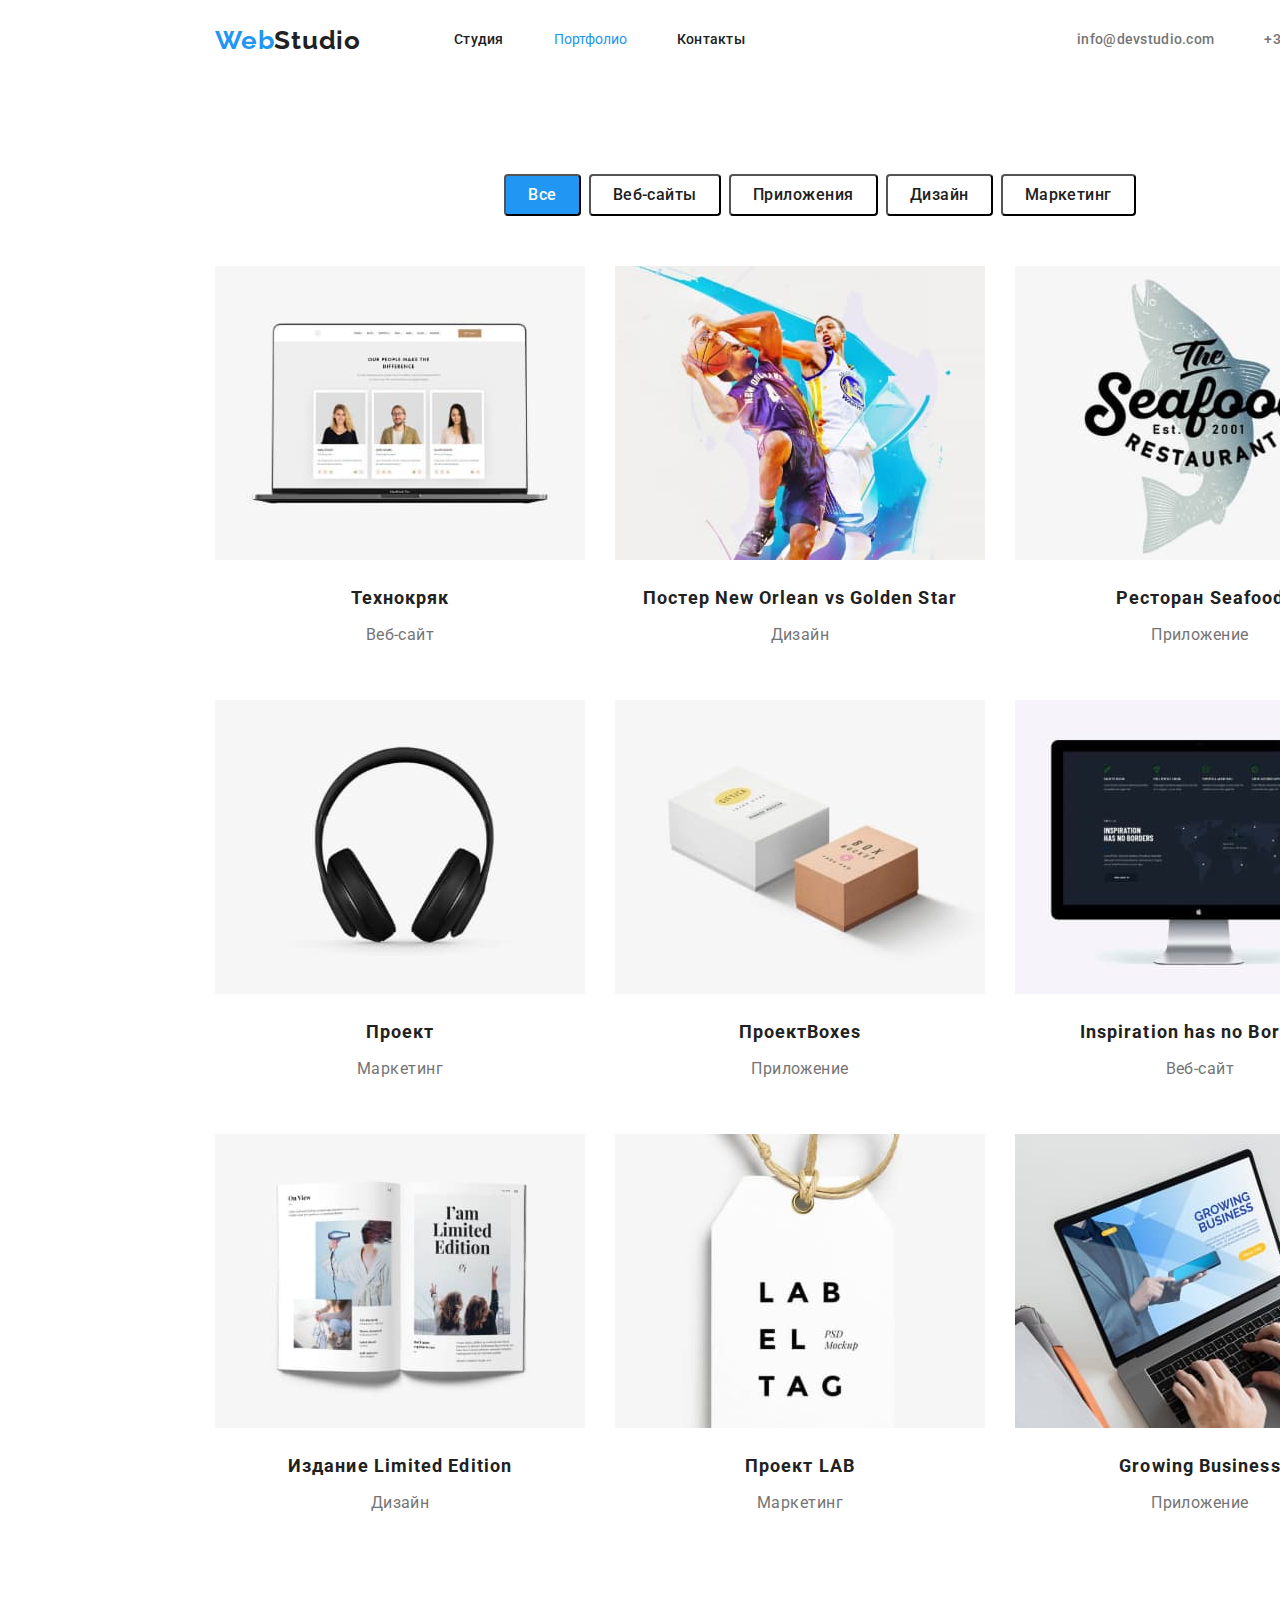
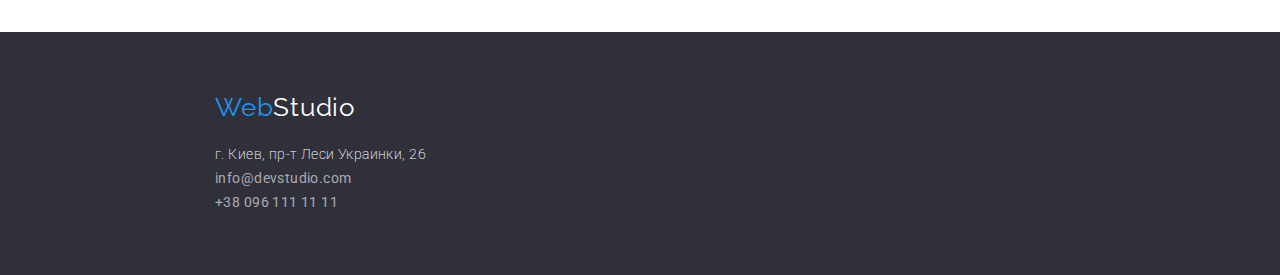
==== portfolio.html @ 14de7fa1 "добавляет дз№3" ====
<!DOCTYPE html>
<html lang="ru">
<head>
    <meta charset="UTF-8">
    <meta http-equiv="X-UA-Compatible" content="IE=edge">
    <meta name="viewport" content="width=device-width, initial-scale=1.0">
    <title>Document</title>
    <link rel="preconnect" href="https://fonts.googleapis.com">
    <link rel="preconnect" href="https://fonts.gstatic.com" crossorigin>
    <link href="https://fonts.googleapis.com/css2?family=Raleway:wght@700&family=Roboto:wght@400;500;700;900&display=swap"
        rel="stylesheet">
    <link rel="stylesheet" href="https://cdnjs.cloudflare.com/ajax/libs/modern-normalize/1.1.0/modern-normalize.min.css"/>
    <link rel="stylesheet" href="./css/styles.css"/>
</head>
<body>
    
    <!--Шапка-->
    <header class="page-header">
        
            <nav class="container main-nav">
            <a href="WebStudio" class="logo"><span class="logo-text-blue">Web</span>Studio</a>
            <ul class="header-site-nav list">
                <li class="item"><a href="index.html" class="link">Студия</a></li>
                <li class="item"><a href="./portfolio.html" class="link-current">Портфолио</a></li>
                <li class="item"><a href="" class="link">Контакты</a></li>
            </ul>
        
        <ul class="auth-nav list">
            <li class="item"><a href="mailto:info@devstudio.com" class="link">info@devstudio.com</a></li>
            <li class="item"><a href="tel:+380961111111" class="link">+38 096 111 11 11</a></li>
        </ul>
    </nav>
    
    </header>
    <main>
<!--buttons-->

<section class="section-buttons">
    <div class="container">
            <h1 class="visually-hidden">Our works</h1>
    
        <ul class="button-list">
            <li class="item"><button type="button" class="button current">Все</button></li>
            <li class="item"><button type="button" class="button">Веб-сайты</button></li>
            <li class="item"><button type="button" class="button">Приложения</button></li>
            <li class="item"><button type="button" class="button">Дизайн</button></li>
            <li class="item"><button type="button" class="button">Маркетинг</button></li>
        </ul>
    
    <ul class="list">
    <li class="list-item">
        <a href=""><img class="img-item" src="./images/img.jpg" alt="3 фото людей" width="370">
        <h2 class="subject">Технокряк</h2>
        <p class="subject-text">Веб-сайт</p>
        </a>
    </li>
    <li class="list-item">
        <a href=""><img class="img-item" src="./images/img1.jpg" alt="два баскетболиста" width="370">
        <h2 class="subject">Постер <span lang="en">New Orlean vs Golden Star</span></h2>
        <p class="subject-text">Дизайн</p>
        </a>
    </li>
    <li class="list-item">
        <a href=""><img class="img-item" src="./images/img2.jpg" alt="логотип рыбного ресторана" width="370">
        <h2 class="subject">Ресторан <span lang="en">Seafood</span></h2>
        <p class="subject-text">Приложение</p>
        </a>
    </li>
    <li class="list-item">
        <a href=""><img class="img-item" src="./images/img3.jpg" alt="наушники" width="370">
        <h2 class="subject">Проект <span lang="en"></span></h2>
        <p class="subject-text">Маркетинг</p>
        </a>
    </li>
    <li class="list-item">
        <a href=""><img class="img-item" src="./images/img4.jpg" alt="две коробки" width="370">
        <h2 class="subject">Проект<span lang="en">Boxes</span></h2>
        <p class="subject-text">Приложение</p>
        </a>
    </li>
    <li class="list-item">
        <a href=""><img class="img-item" src="./images/img5.jpg" alt="монитор" width="370">
        <h2 class="subject"><span lang="en">Inspiration has no Borders</span></h2>
        <p class="subject-text">Веб-сайт</p>
        </a>
    </li>
    <li class="list-item">
        <a href=""><img class="img-item" src="./images/img6.jpg" alt="открытый журнал" width="370">
        <h2 class="subject">Издание <span lang="en">Limited Edition</span></h2>
        <p class="subject-text">Дизайн</p>
        </a>
    </li>
    <li class="list-item">
        <a href=""><img class="img-item" src="./images/img7.jpg" alt="бирка с логотипом" width="370">
        <h2 class="subject">Проект <span lang="en">LAB</span></h2>
        <p class="subject-text">Маркетинг</p>
        </a>
    </li>
    <li class="list-item">
        <a href=""><img class="img-item" src="./images/img8.jpg" alt="ноутбук" width="370">
        <h2 class="subject">Growing Business</h2>
        <p class="subject-text">Приложение</p>
        </a>
    </li>
    </ul>
    </div>
</section>

        

    </main>

    <!--footer-->
    
<footer class="footer">
    <!--adres-->
    <div class="container">
        <div class="adress-logo">
            <a href="WebStudio" class="logo-text-blue">Web<span class="logo-text-white">Studio</span></a>
        </div>

        <address class="adress">
            <ul class="adress-list">
                <li class="adress-link">
                    г. Киев, пр-т Леси Украинки, 26
                </li>
                <li class="adress-link"><a href="mailto:info@devstudio.com" class="link">info@devstudio.com</a></li>
                <li class="adress-link"><a href="tel:+380961111111" class="link">+38 096 111 11 11</a></li>
            </ul>
        </address>
    </div>
    
    
    </footer>
    </body>
    </html>
---- css/styles.css ----
:root {
  --primary-text-color: #212121;
  --title-text-color: #757575;
  --hero-text-color: #ffffff;
  --accent-text-color: #2196f3;
  --primary-bg-color: white;
  --secondary-bg-color: #2f303a;
  --our-team-bg-color: #f5f4fa;
}

body {
  background-color: var(--primary-bg-color);
  color: var(--title-text-color);
  font-family: Roboto, sans-serif;
  font-size: 14px;
  line-height: 1.71;
}

.link,
a,
h2,
p {
  text-decoration: none;
}

h1,
h2,
h3,
h4,
h5,
h6,
p,
a {
  margin-top: 0;
  margin-bottom: 0;
}
.visually-hidden {
  position: absolute;
  white-space: nowrap;
  width: 1px;
  height: 1px;
  overflow: hidden;
  border: 0;
  padding: 0;
  clip: rect(0 0 0 0);
  clip-path: inset(50%);
  margin: -1px;
}

.container {
  text-align: center;
  margin-left: 200px;
  margin-right: 200px;
  padding-left: 15px;
  padding-right: 15px;
  width: 1200px;
}

.main-nav {
  display: flex;
  align-items: center;
  justify-content: flex-start;
}
.header-site-nav {
  display: flex;
  margin-left: 93px;
}

.header-site-nav .link {
  display: block;
  padding-top: 32px;
  padding-bottom: 32px;

  color: var(--primary-text-color);
  font-weight: 500;
  font-size: 14px;
  line-height: 1.14;
  letter-spacing: 0.02em;
  text-decoration: none;
}

.site-nav .link {
  color: var(--primary-text-color);
  font-weight: 500;
  font-size: 14px;
  line-height: 1.14;
  letter-spacing: 0.02em;
  text-decoration: none;
}
.header-site-nav .item {
  color: var(--primary-text-color);
  margin-right: 50px;
}

.header-site-nav .item:last-child {
  margin-right: 0;
}
/*селектор соседа*/
/*.site-nav .item + .item{
  margin-left: 50;
}
/*селектор соседа*/

.link:hover,
.link:focus {
  color: var(--accent-text-color);
}

.link-current {
  color: var(--accent-text-color);
  display: block;
  padding-top: 32px;
  padding-bottom: 32px;
  font-size: 14px;
  line-height: 1.14;
}

.auth-nav {
  display: flex;
  margin-left: auto;
  padding-top: 32px;
  padding-bottom: 32px;
}

.auth-nav .item + .item {
  margin-left: 50px;
}

.auth-nav .link {
  color: var(--title-text-color);
  font-weight: 500;
  font-size: 14px;
  line-height: 1.14;
  letter-spacing: 0.02em;
}

.link:hover,
.link:focus {
  color: var(--accent-text-color);
}

.list-item {
  border-radius: 1px solid;
  width: calc((100% - 60px) / 3);
  display: block;
  max-width: 100%;
  height: auto;
  margin-right: 30px;
  margin-bottom: 30px;
  margin-top: 0;
  text-decoration: none;
}

.list-item:nth-child(3n) {
  margin-right: 0;
}

.list-item:nth-last-child(-n + 3) {
  margin-bottom: 0;
}

.portfolio {
  margin-bottom: 94px;
}
.logo {
  color: var(--primary-text-color);
  font-weight: 700;
  font-family: Raleway, sans-serif;
  font-size: 26px;
  line-height: 1.19;
  letter-spacing: 0.03em;
  text-decoration: none;
}

.logo-text-blue {
  color: var(--accent-text-color);
  font-family: Raleway, sans-serif;
  font-size: 26px;
  line-height: 1.19;
  letter-spacing: 0.03em;
  text-decoration: none;
}

.logo-text-white {
  color: var(--primary-bg-color);
}

.hero {
  background-color: var(--secondary-bg-color);
  padding: auto;
  text-align: center;
}

.hero-title {
  display: block;
  flex-wrap: wrap;
  text-align: center;
  width: 696px;
  margin: 0 auto;
  margin-bottom: 50px;

  color: var(--hero-text-color);
  font-weight: 900;
  font-size: 44px;
  line-height: 1.36;
  text-transform: uppercase;
}

.button.primary {
  color: var(--hero-text-color);
  background-color: var(--accent-text-color);
  font-weight: 700;
  font-size: 16px;
  line-height: 1.14;
  min-width: 200px;

  height: 50px;
  display: inline-block;
  border-radius: 4px;
  padding: 10px 32px;

  justify-content: center;
}

.button {
  color: var(--primary-text-color);
  background-color: var(--primary-bg-color);
  font-family: inherit;
  font-style: normal;
  font-weight: 500;
  font-size: 16px;
  line-height: 1.63;
  letter-spacing: 0.03em;
  cursor: pointer;
  border-radius: 4px;
  min-width: 73px;
  padding: 6px 22px;
}
.section-buttons {
  padding-top: 94px;
  padding-bottom: 94px;
}

.list {
  display: flex;
  flex-wrap: wrap;
  list-style: none;
  padding: 0px;
  margin-right: 0px;
  margin-bottom: 0;
  margin-top: 0;
}

.img-item {
  display: block;
  max-width: 100%;
  height: auto;
}

.button-list {
  margin-bottom: 50px;
  margin-top: 0;

  list-style: none;
  display: flex;
  justify-content: center;
}

.button-list .item + .item {
  margin-left: 8px;
}

.subject {
  padding-top: 20px;
  padding-bottom: 4px;
  font-style: normal;
  font-weight: bold;
  font-size: 18px;
  line-height: 36px;
  letter-spacing: 0.06em;
  color: var(--primary-text-color);
}
.subject-text {
  padding-bottom: 20px;
  font-size: 16px;
  line-height: 30px;
  letter-spacing: 0.03em;
  color: var(--title-text-color);
}

.section.our-team {
  margin-top: 94px;
  padding-top: 0;
  padding-bottom: 94px;

  margin-bottom: 0;
  background: var(--our-team-bg-color);
}

.section-our-title {
  padding-top: 94px;
  color: var(--primary-text-color);
  font-weight: bold;
  font-size: 36px;
  line-height: 1.17;
  text-align: center;
  letter-spacing: 0.03em;
  margin-top: 0;
  margin-bottom: 50px;
}

.item-team {
  width: 270px;
  margin-right: 30px;
  margin-bottom: 0px;
  margin-top: 0;
  text-decoration: none;
  background-color: var(--hero-text-color);
  border-radius: 0px 0px 4px 4px;
}

.item-team:last-child {
  margin-right: 0;
}

.our-team-img {
  display: block;
  max-width: 100%;
  height: auto;
}

.our-team-card {
  display: inline;
  padding: 0;
}

.our-team-name {
  color: var(--primary-text-color);
  font-weight: 500;
  font-size: 16px;
  line-height: 1.19;
  letter-spacing: 0.03em;
  margin-top: 30px;

  text-align: center;
}

.our-team-text {
  margin-top: 10px;
  margin-bottom: 30px;
  text-align: center;
}

/*features*/

.section {
  padding-bottom: 94px;
}

.section-feature {
  padding-top: 94px;
  padding-bottom: 94px;
}

.feature-list {
  display: flex;
  flex-wrap: wrap;
  margin-top: 0;
  margin-bottom: 94px;
  padding-left: 0;
  color: var(--primary-text-color);
  font-weight: 700;
  line-height: 1.14;
  letter-spacing: 0.03em;
  list-style: none;
}

.feature-list-text {
  width: 270px;
  margin-right: 30px;
  margin-bottom: 0px;
  margin-top: 0;
}

.feature-list-text:last-child {
  margin-right: 0;
}

.title-text {
  text-align: left;
  margin-left: 0;
  color: var(--primary-text-color);
  font-weight: 700;
  line-height: 1.19;
  letter-spacing: 0.03em;
  text-transform: uppercase;
  margin-top: 0;
  margin-bottom: 10px;
}

.title-text:last-child {
  margin-right: 0;
}
.feature-lead {
  text-align: left;
  color: var(--title-text-color);
  font-weight: 400;
  font-size: 14px;
  line-height: 1.71;
  letter-spacing: 0.03em;
}

/*display: block;
  width: 270px;
  margin-left: 0;
  margin-right: 30px;*/

.section-about {
  padding-bottom: 94;
}

.section-about-title {
  color: var(--primary-text-color);
  font-weight: bold;
  font-size: 36px;
  line-height: 1.17;
  text-align: center;
  letter-spacing: 0.03em;
  margin-top: 0;
  margin-bottom: 50px;
}

.about-item {
  width: 370px;
  margin-right: 30px;
  margin-bottom: 0px;
  margin-top: 0;
}

.about-item:last-child {
  margin-right: 0;
}

.title {
  color: var(--primary-text-color);
  font-weight: 700;
  line-height: 1.14;
  letter-spacing: 0.03em;
}

/*Buttons*/

.button:hover,
.button:focus {
  color: var(--hero-text-color);
  background-color: var(--accent-text-color);
}
.current {
  color: var(--hero-text-color);
  background-color: var(--accent-text-color);
}

.footer {
  text-align: left;
  background-color: var(--secondary-bg-color);
}

.adress {
  color: var(--hero-text-color);
  font-family: Roboto, sans-serif;
  font-style: normal;
  font-weight: 200;
  font-size: 14px;
  line-height: 1.71;
  letter-spacing: 0.03em;
}

.adress-list {
  text-align: left;
  margin: 0;
  list-style: none;
  padding-bottom: 60px;
  padding-left: 0;
  margin-left: 0;
}

.adress-logo {
  display: block;
  text-align: left;
  padding-top: 60px;
  padding-bottom: 20px;
  color: var(--accent-text-color);
  font-family: Raleway, sans-serif;
  font-style: normal;
  font-size: 26px;
  line-height: 1.19;
  letter-spacing: 0.03em;
  text-decoration: none;
}
.logo-text-white {
  color: var(--hero-text-color);
}

.adress-link {
  margin: 0;
}

.link {
  color: rgba(255, 255, 255, 0.6);
  font-weight: 400;
  font-size: 14px;
  line-height: 1.71;
  letter-spacing: 0.03em;
}

.link:hover,
.link:focus {
  color: var(--accent-text-color);
}
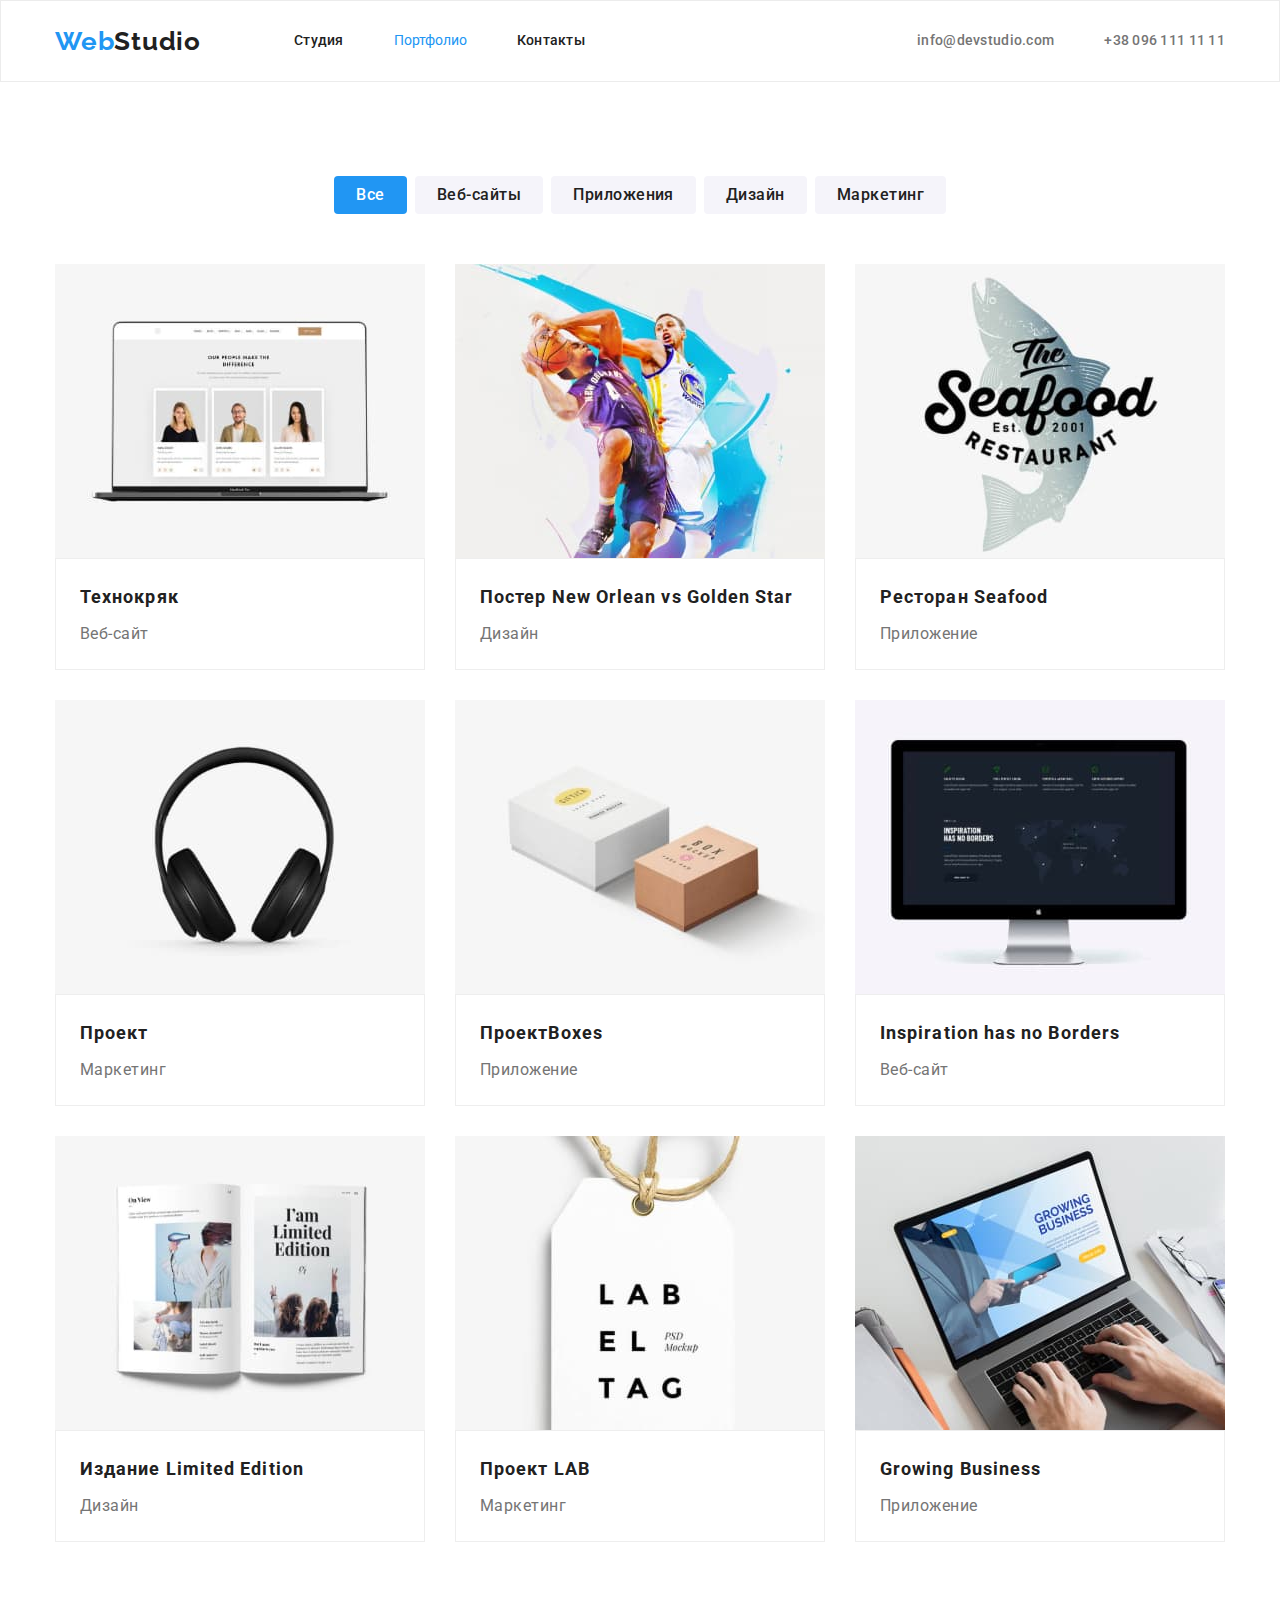
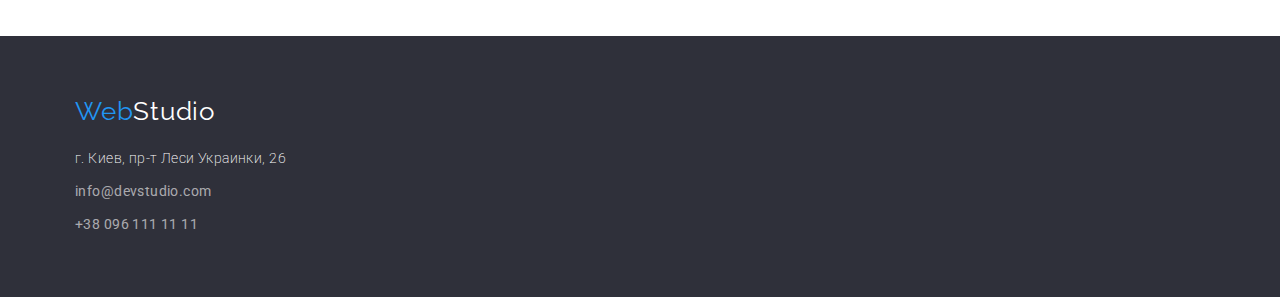
==== commit d8698740: "добавляет главное фото" ====
--- a/portfolio.html
+++ b/portfolio.html
@@ -26,8 +26,8 @@
             </ul>
         
         <ul class="auth-nav list">
-            <li class="item"><a href="mailto:info@devstudio.com" class="link">info@devstudio.com</a></li>
-            <li class="item"><a href="tel:+380961111111" class="link">+38 096 111 11 11</a></li>
+            <li class="item"><a href="mailto:info@devstudio.com" class="link nav">info@devstudio.com</a></li>
+            <li class="item"><a href="tel:+380961111111" class="link nav">+38 096 111 11 11</a></li>
         </ul>
     </nav>
     
@@ -50,56 +50,81 @@
     <ul class="list">
     <li class="list-item">
         <a href=""><img class="img-item" src="./images/img.jpg" alt="3 фото людей" width="370">
+      <div class="list-btn">
         <h2 class="subject">Технокряк</h2>
         <p class="subject-text">Веб-сайт</p>
+        </div>
         </a>
+          
+        
     </li>
     <li class="list-item">
         <a href=""><img class="img-item" src="./images/img1.jpg" alt="два баскетболиста" width="370">
+     <div class="list-btn">
         <h2 class="subject">Постер <span lang="en">New Orlean vs Golden Star</span></h2>
         <p class="subject-text">Дизайн</p>
+        </div>
         </a>
+     
     </li>
     <li class="list-item">
         <a href=""><img class="img-item" src="./images/img2.jpg" alt="логотип рыбного ресторана" width="370">
+            <div class="list-btn">
         <h2 class="subject">Ресторан <span lang="en">Seafood</span></h2>
         <p class="subject-text">Приложение</p>
+        </div>
         </a>
+        
     </li>
     <li class="list-item">
         <a href=""><img class="img-item" src="./images/img3.jpg" alt="наушники" width="370">
+            <div class="list-btn">
         <h2 class="subject">Проект <span lang="en"></span></h2>
         <p class="subject-text">Маркетинг</p>
+        </div>
         </a>
+
     </li>
     <li class="list-item">
         <a href=""><img class="img-item" src="./images/img4.jpg" alt="две коробки" width="370">
+            <div class="list-btn">
         <h2 class="subject">Проект<span lang="en">Boxes</span></h2>
         <p class="subject-text">Приложение</p>
+        </div>
         </a>
+        
     </li>
     <li class="list-item">
         <a href=""><img class="img-item" src="./images/img5.jpg" alt="монитор" width="370">
+            <div class="list-btn">
         <h2 class="subject"><span lang="en">Inspiration has no Borders</span></h2>
         <p class="subject-text">Веб-сайт</p>
+        </div>
         </a>
+        
     </li>
     <li class="list-item">
         <a href=""><img class="img-item" src="./images/img6.jpg" alt="открытый журнал" width="370">
+            <div class="list-btn">
         <h2 class="subject">Издание <span lang="en">Limited Edition</span></h2>
         <p class="subject-text">Дизайн</p>
+        </div>
         </a>
     </li>
     <li class="list-item">
         <a href=""><img class="img-item" src="./images/img7.jpg" alt="бирка с логотипом" width="370">
+            <div class="list-btn">
         <h2 class="subject">Проект <span lang="en">LAB</span></h2>
         <p class="subject-text">Маркетинг</p>
+        </div>
         </a>
     </li>
     <li class="list-item">
         <a href=""><img class="img-item" src="./images/img8.jpg" alt="ноутбук" width="370">
+            <div class="list-btn">
         <h2 class="subject">Growing Business</h2>
         <p class="subject-text">Приложение</p>
+        </div>
         </a>
     </li>
     </ul>
--- a/css/styles.css
+++ b/css/styles.css
@@ -6,6 +6,7 @@
   --primary-bg-color: white;
   --secondary-bg-color: #2f303a;
   --our-team-bg-color: #f5f4fa;
+  --button-bg-color: #f5f4fa;
 }
 
 body {
@@ -49,11 +50,15 @@
 
 .container {
   text-align: center;
-  margin-left: 200px;
-  margin-right: 200px;
+  margin: 0 auto;
+
   padding-left: 15px;
   padding-right: 15px;
   width: 1200px;
+}
+
+.page-header {
+  border: 1px solid #ececec;
 }
 
 .main-nav {
@@ -70,7 +75,6 @@
   display: block;
   padding-top: 32px;
   padding-bottom: 32px;
-
   color: var(--primary-text-color);
   font-weight: 500;
   font-size: 14px;
@@ -86,6 +90,12 @@
   line-height: 1.14;
   letter-spacing: 0.02em;
   text-decoration: none;
+}
+
+.link.nav {
+  display: block;
+  padding-top: 32px;
+  padding-bottom: 32px;
 }
 .header-site-nav .item {
   color: var(--primary-text-color);
@@ -139,30 +149,13 @@
   color: var(--accent-text-color);
 }
 
-.list-item {
-  border-radius: 1px solid;
-  width: calc((100% - 60px) / 3);
-  display: block;
-  max-width: 100%;
-  height: auto;
-  margin-right: 30px;
-  margin-bottom: 30px;
-  margin-top: 0;
-  text-decoration: none;
-}
-
-.list-item:nth-child(3n) {
-  margin-right: 0;
-}
-
-.list-item:nth-last-child(-n + 3) {
-  margin-bottom: 0;
-}
-
 .portfolio {
   margin-bottom: 94px;
 }
+
 .logo {
+  padding-top: 24px;
+  padding-bottom: 24px;
   color: var(--primary-text-color);
   font-weight: 700;
   font-family: Raleway, sans-serif;
@@ -187,18 +180,30 @@
 
 .hero {
   background-color: var(--secondary-bg-color);
-  padding: auto;
-  text-align: center;
+  padding: 200px 0;
+  text-align: center;
+}
+
+.hero-img {
+  max-width: 1600px;
+  height: 600px;
+  margin-left: auto;
+  margin-right: auto;
+  background-image: linear-gradient(rgba(47, 48, 58, 0.4)),
+    url(../images/mainfoto.jpg);
+  background-image: url(../images/mainfoto.jpg);
+  background-repeat: no-repeat;
+  background-position: center;
+  background-size: cover;
 }
 
 .hero-title {
-  display: block;
   flex-wrap: wrap;
   text-align: center;
   width: 696px;
   margin: 0 auto;
   margin-bottom: 50px;
-
+  letter-spacing: 0.06em;
   color: var(--hero-text-color);
   font-weight: 900;
   font-size: 44px;
@@ -213,7 +218,7 @@
   font-size: 16px;
   line-height: 1.14;
   min-width: 200px;
-
+  border: 0;
   height: 50px;
   display: inline-block;
   border-radius: 4px;
@@ -224,7 +229,7 @@
 
 .button {
   color: var(--primary-text-color);
-  background-color: var(--primary-bg-color);
+  background-color: var(--button-bg-color);
   font-family: inherit;
   font-style: normal;
   font-weight: 500;
@@ -232,6 +237,7 @@
   line-height: 1.63;
   letter-spacing: 0.03em;
   cursor: pointer;
+  border: 0;
   border-radius: 4px;
   min-width: 73px;
   padding: 6px 22px;
@@ -251,15 +257,49 @@
   margin-top: 0;
 }
 
-.img-item {
+.list-item {
+  border-radius: 1px solid;
+  width: calc((100% - 60px) / 3);
   display: block;
   max-width: 100%;
   height: auto;
+  margin-right: 30px;
+  margin-bottom: 30px;
+  margin-top: 0;
+  text-decoration: none;
+}
+
+.list-item:nth-child(3n) {
+  margin-right: 0;
+}
+
+.list-item:nth-last-child(-n + 3) {
+  margin-bottom: 0;
+}
+
+.img-item {
+  display: block;
+  max-width: 100%;
+  height: auto;
+}
+
+.img-item :hover,
+.img-item :focus {
+  filter: drop-shadow(0px 4px 4px rgba(0, 0, 0, 0.25));
+}
+
+.list-btn {
+  border: 1px solid #eeeeee;
+  box-sizing: border-box;
+  display: block;
+  padding: 20px 24px;
+  text-align: left;
 }
 
 .button-list {
   margin-bottom: 50px;
   margin-top: 0;
+  padding: 0;
 
   list-style: none;
   display: flex;
@@ -271,7 +311,6 @@
 }
 
 .subject {
-  padding-top: 20px;
   padding-bottom: 4px;
   font-style: normal;
   font-weight: bold;
@@ -281,24 +320,20 @@
   color: var(--primary-text-color);
 }
 .subject-text {
-  padding-bottom: 20px;
   font-size: 16px;
   line-height: 30px;
   letter-spacing: 0.03em;
   color: var(--title-text-color);
 }
 
-.section.our-team {
-  margin-top: 94px;
-  padding-top: 0;
+.section-our-team {
+  padding-top: 94px;
   padding-bottom: 94px;
 
-  margin-bottom: 0;
   background: var(--our-team-bg-color);
 }
 
 .section-our-title {
-  padding-top: 94px;
   color: var(--primary-text-color);
   font-weight: bold;
   font-size: 36px;
@@ -330,8 +365,8 @@
 }
 
 .our-team-card {
-  display: inline;
-  padding: 0;
+  display: block;
+  padding: 30px 32px;
 }
 
 .our-team-name {
@@ -340,14 +375,12 @@
   font-size: 16px;
   line-height: 1.19;
   letter-spacing: 0.03em;
-  margin-top: 30px;
+  margin-bottom: 10px;
 
   text-align: center;
 }
 
 .our-team-text {
-  margin-top: 10px;
-  margin-bottom: 30px;
   text-align: center;
 }
 
@@ -366,7 +399,7 @@
   display: flex;
   flex-wrap: wrap;
   margin-top: 0;
-  margin-bottom: 94px;
+  margin-bottom: 0;
   padding-left: 0;
   color: var(--primary-text-color);
   font-weight: 700;
@@ -416,7 +449,7 @@
   margin-right: 30px;*/
 
 .section-about {
-  padding-bottom: 94;
+  padding-bottom: 94px;
 }
 
 .section-about-title {
@@ -441,6 +474,12 @@
   margin-right: 0;
 }
 
+.about-title-img {
+  display: block;
+  max-width: 100%;
+  height: auto;
+}
+
 .title {
   color: var(--primary-text-color);
   font-weight: 700;
@@ -461,6 +500,7 @@
 }
 
 .footer {
+  padding: 60px;
   text-align: left;
   background-color: var(--secondary-bg-color);
 }
@@ -479,7 +519,7 @@
   text-align: left;
   margin: 0;
   list-style: none;
-  padding-bottom: 60px;
+
   padding-left: 0;
   margin-left: 0;
 }
@@ -487,8 +527,7 @@
 .adress-logo {
   display: block;
   text-align: left;
-  padding-top: 60px;
-  padding-bottom: 20px;
+  margin-bottom: 20px;
   color: var(--accent-text-color);
   font-family: Raleway, sans-serif;
   font-style: normal;
@@ -502,7 +541,11 @@
 }
 
 .adress-link {
-  margin: 0;
+  margin-bottom: 9px;
+}
+
+.adress-link:last-child {
+  margin-bottom: 0;
 }
 
 .link {
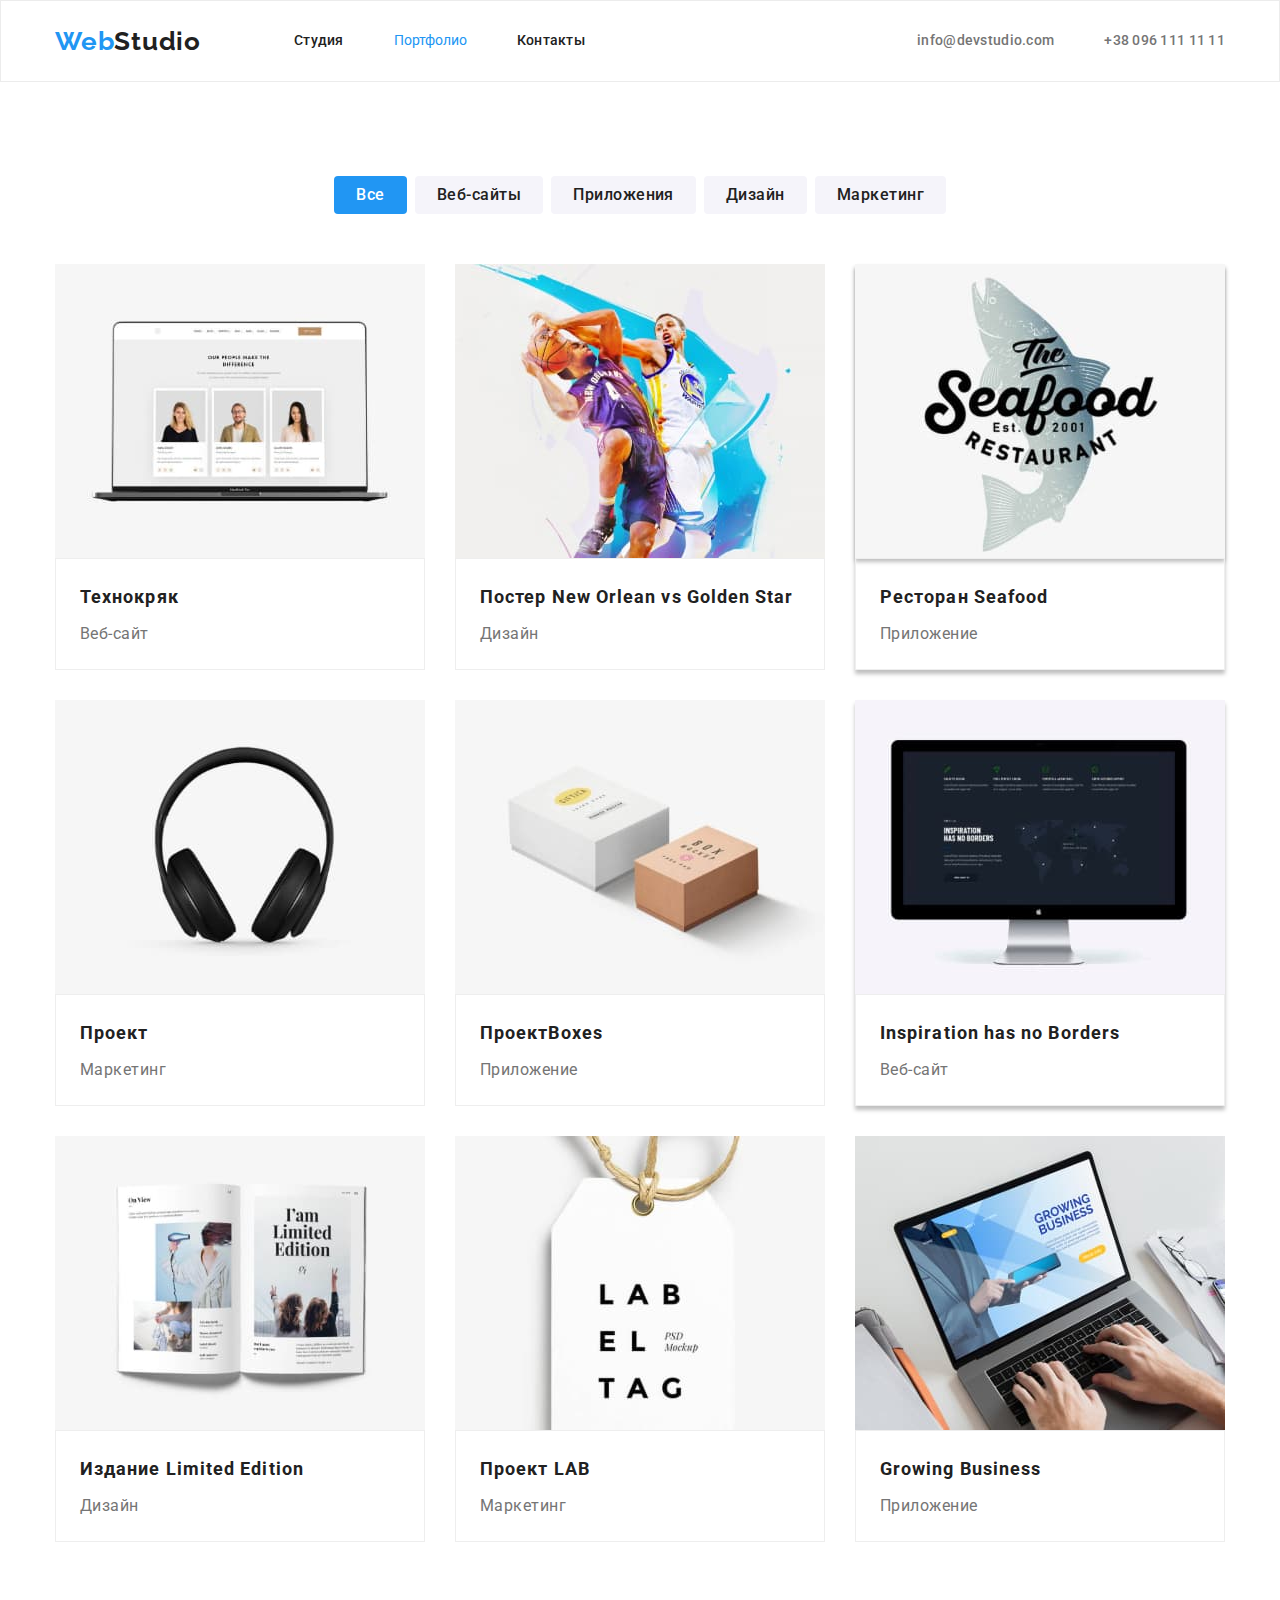
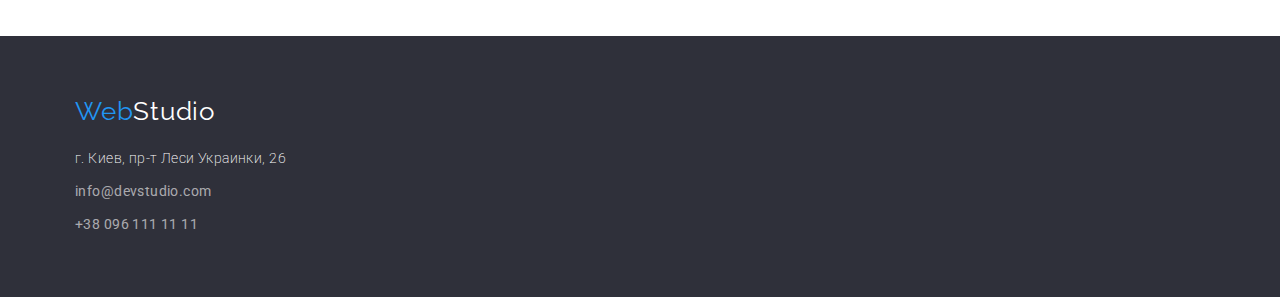
==== commit 9324cfd6: "добавляет тени" ====
--- a/portfolio.html
+++ b/portfolio.html
@@ -67,8 +67,8 @@
         </a>
      
     </li>
-    <li class="list-item">
-        <a href=""><img class="img-item" src="./images/img2.jpg" alt="логотип рыбного ресторана" width="370">
+    <li class="list-item shadow">
+        <a href=""><img class="img-item shadow" src="./images/img2.jpg" alt="логотип рыбного ресторана" width="370">
             <div class="list-btn">
         <h2 class="subject">Ресторан <span lang="en">Seafood</span></h2>
         <p class="subject-text">Приложение</p>
@@ -94,7 +94,7 @@
         </a>
         
     </li>
-    <li class="list-item">
+    <li class="list-item shadow">
         <a href=""><img class="img-item" src="./images/img5.jpg" alt="монитор" width="370">
             <div class="list-btn">
         <h2 class="subject"><span lang="en">Inspiration has no Borders</span></h2>
--- a/css/styles.css
+++ b/css/styles.css
@@ -283,9 +283,13 @@
   height: auto;
 }
 
+.shadow {
+  box-shadow: 0px 4px 4px rgba(0, 0, 0, 0.25);
+}
+
 .img-item :hover,
 .img-item :focus {
-  filter: drop-shadow(0px 4px 4px rgba(0, 0, 0, 0.25));
+  box-shadow: 0px 4px 4px rgba(0, 0, 0, 0.25);
 }
 
 .list-btn {
